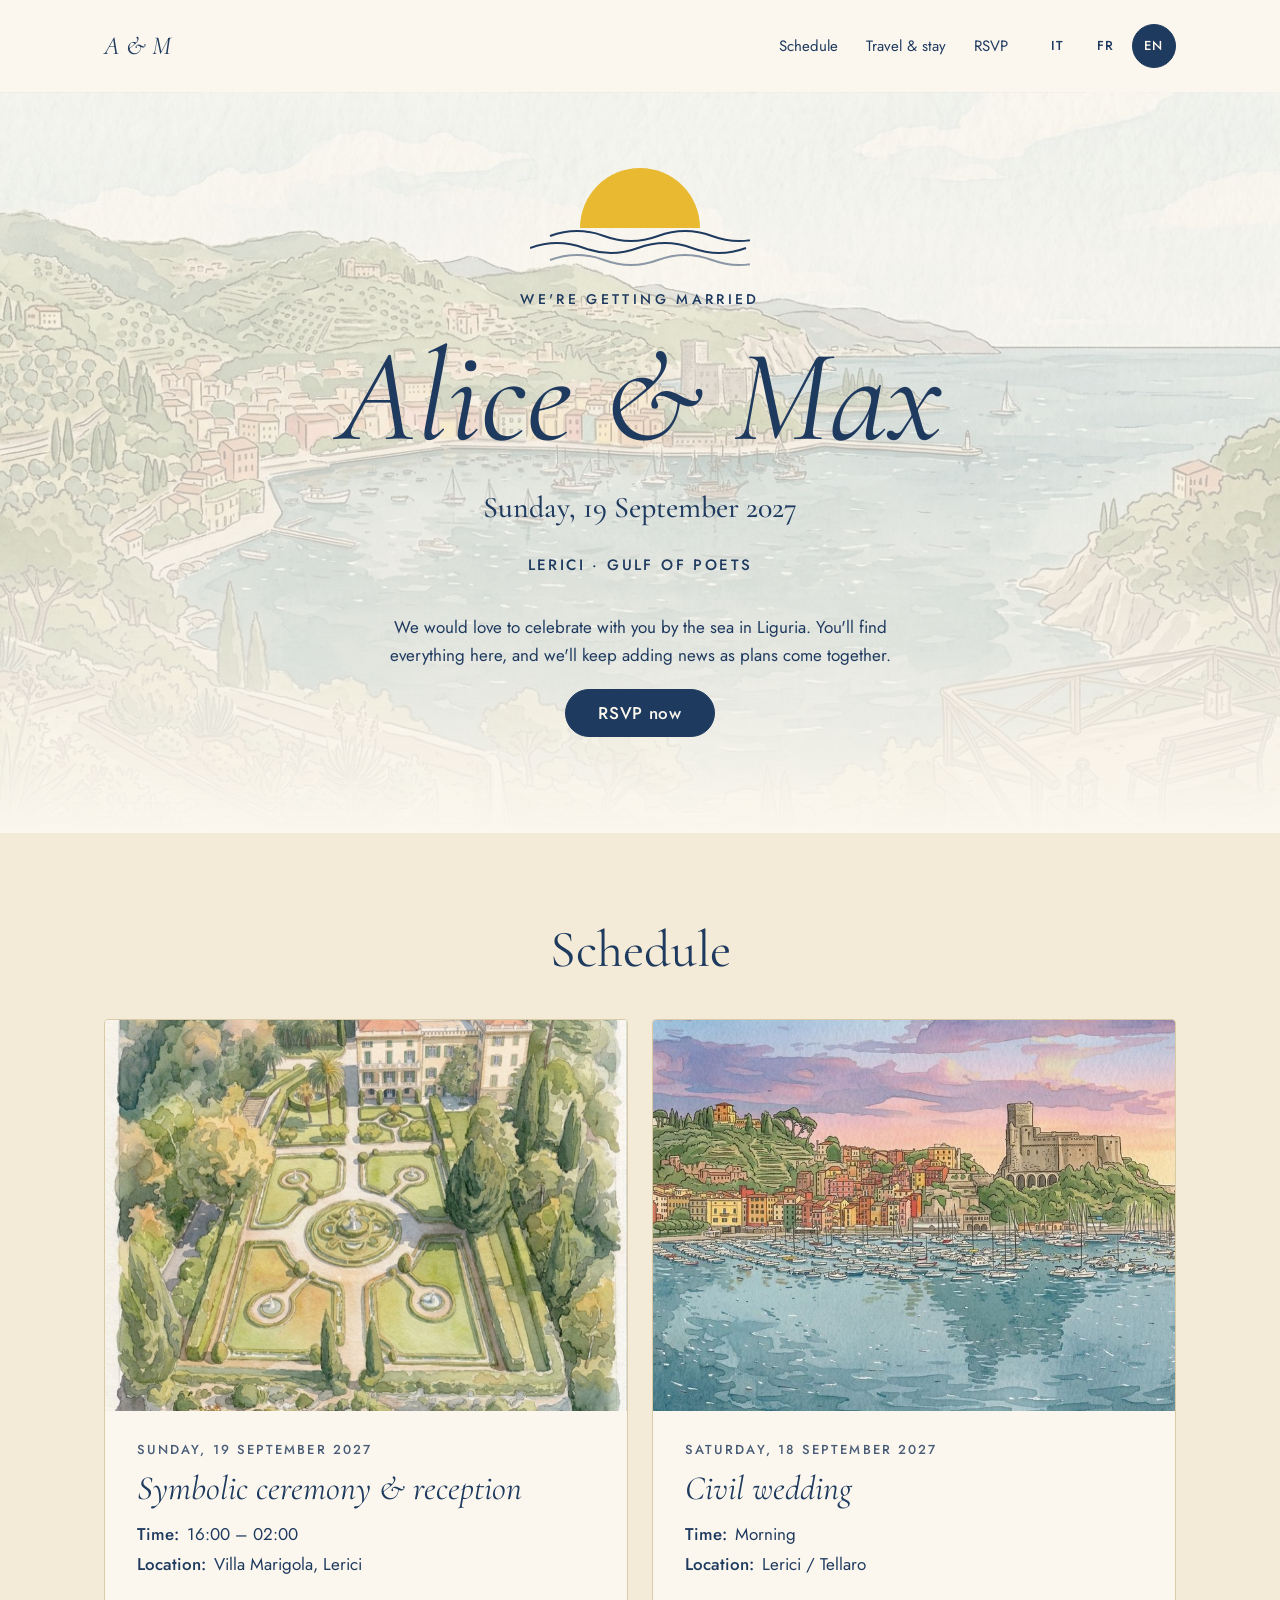
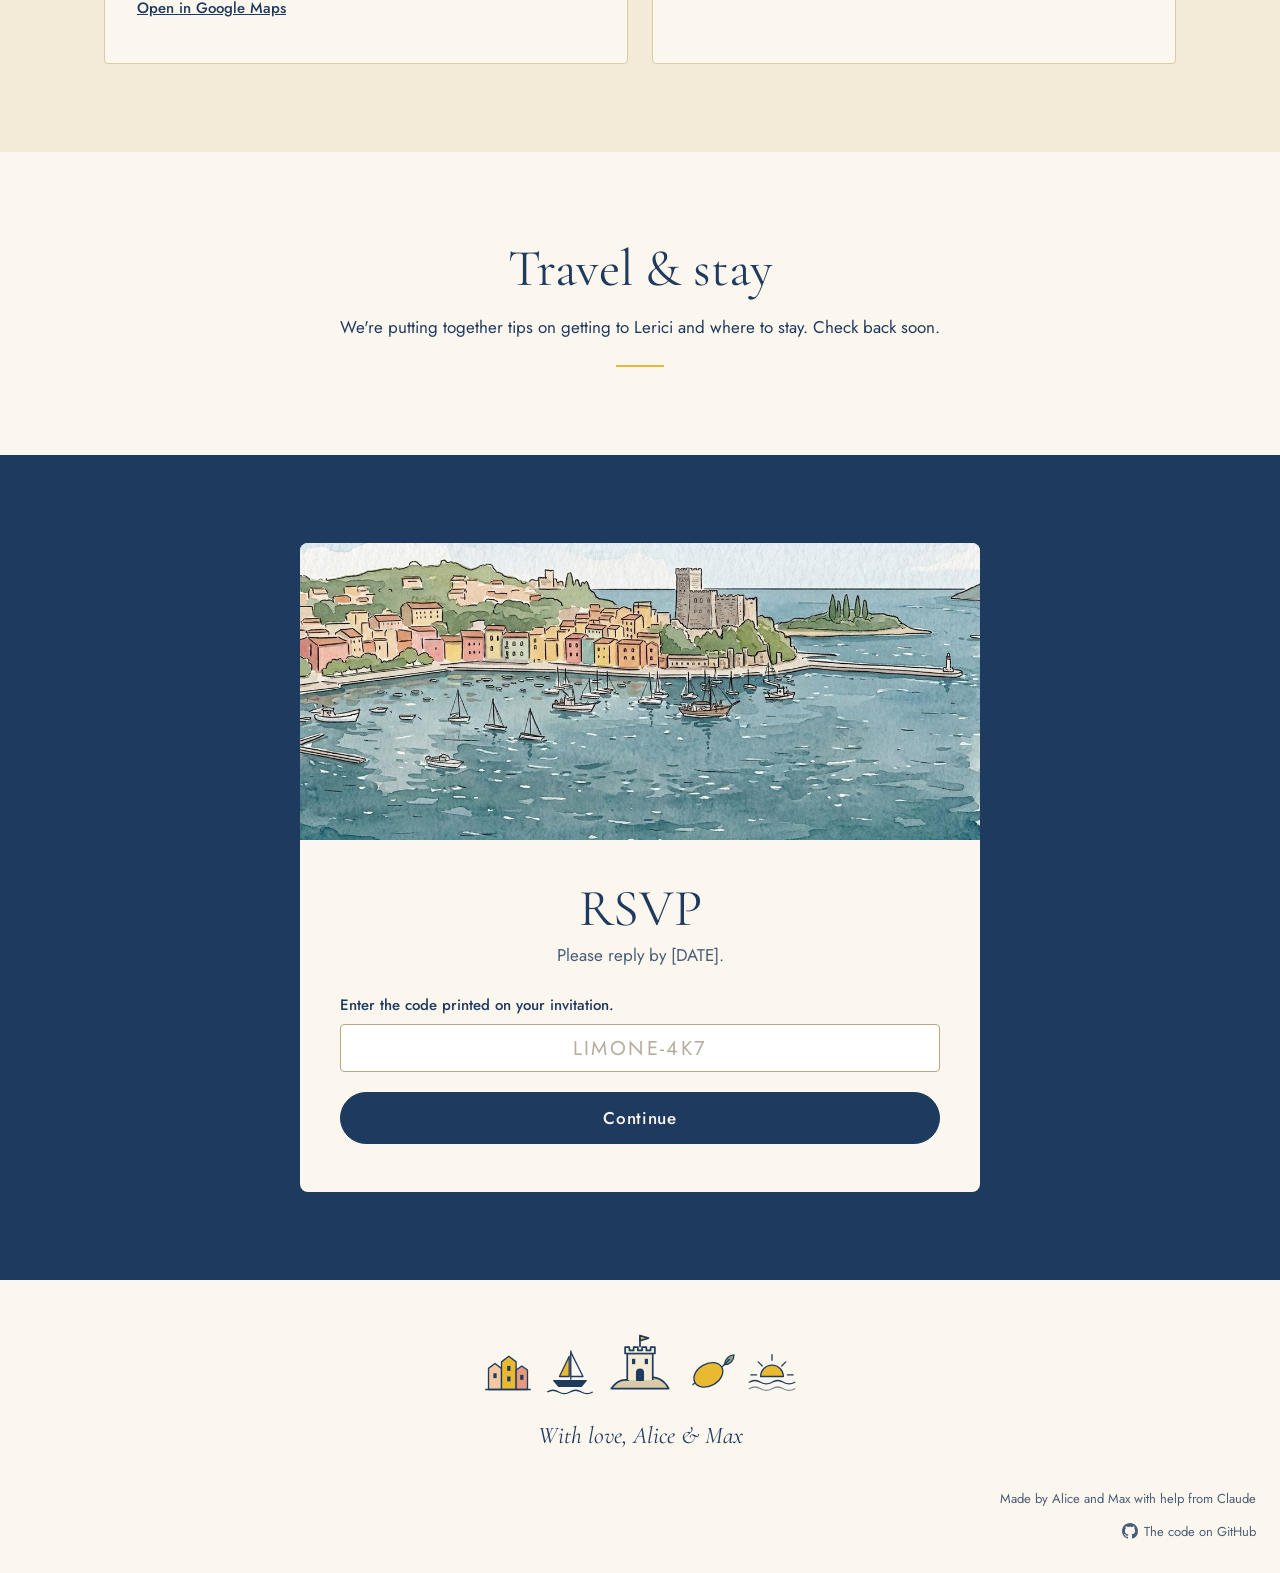
==== sito-completo.html @ c664f16a "NEW: Save the date page with contact form, TWEAK: civil wedding moved to Saturday - index.html is no" ====
<!doctype html>
<html lang="it">
<head>
  <meta charset="utf-8">
  <meta name="viewport" content="width=device-width, initial-scale=1">
  <title>Alice &amp; Max · 19.09.2027 · Lerici</title>
  <meta name="description" content="Alice & Max · 19 settembre 2027 · Lerici">
  <meta name="theme-color" content="#FBF7EE">
  <link rel="icon" href="assets/favicon.svg" type="image/svg+xml">
  <link rel="preconnect" href="https://fonts.googleapis.com">
  <link rel="preconnect" href="https://fonts.gstatic.com" crossorigin>
  <link href="https://fonts.googleapis.com/css2?family=Cormorant+Garamond:ital,wght@0,400;0,500;1,400;1,500&family=Jost:wght@400;500&display=swap" rel="stylesheet">
  <link rel="stylesheet" href="css/style.css">
</head>
<body>

<header class="wrap top">
  <a class="mono" href="#top" aria-label="Alice &amp; Max">A &amp; M</a>
  <nav aria-label="Menu">
    <a href="#day" data-i18n="navDay">Programma</a>
    <a href="#travel" data-i18n="navTravel">Viaggio e alloggio</a>
    <a href="#rsvp" data-i18n="navRsvp">RSVP</a>
    <div class="langs" role="group" aria-label="Lingua / Langue / Language">
      <button type="button" data-lang="it" aria-pressed="true">IT</button>
      <button type="button" data-lang="fr" aria-pressed="false">FR</button>
      <button type="button" data-lang="en" aria-pressed="false">EN</button>
    </div>
  </nav>
</header>

<main id="top">

  <!-- ======================= HERO (acquerello: css/style.css, sezione Hero) ======================= -->
  <section class="hero">
    <div class="wrap hero-inner">
      <svg width="220" height="120" viewBox="0 0 220 120" aria-hidden="true">
        <path d="M50 80 A60 60 0 0 1 170 80" fill="#E8B931"/>
        <path d="M20 88 Q47 78 74 88 T128 88 T182 88 T236 88" fill="none" stroke="#1F3A5F" stroke-width="2"/>
        <path d="M0 100 Q27 90 54 100 T108 100 T162 100 T216 100" fill="none" stroke="#1F3A5F" stroke-width="2"/>
        <path d="M20 112 Q47 102 74 112 T128 112 T182 112 T236 112" fill="none" stroke="#1F3A5F" stroke-width="2" opacity="0.5"/>
      </svg>
      <div class="kicker" data-i18n="kicker">Ci sposiamo</div>
      <h1 class="names">Alice &amp; Max</h1>
      <div class="date" data-i18n="date">Domenica 19 settembre 2027</div>
      <div class="place" data-i18n="place">Lerici · Golfo dei Poeti</div>
      <p class="intro" data-i18n="intro">Saremmo felici di festeggiare con voi in riva al mare, in Liguria. Qui troverete tutte le informazioni, che aggiorneremo man mano.</p>
      <a class="btn" href="#rsvp" data-i18n="cta">Conferma la presenza</a>
    </div>
  </section>

  <!-- ======================= PROGRAMMA ======================= -->
  <section id="day" class="day">
    <div class="wrap">
      <h2 data-i18n="dayTitle">Programma</h2>
      <div class="cards">
        <article class="card">
          <img src="assets/img/villa-marigola-giardino.jpg" width="800" height="793" loading="lazy" alt="" data-i18n-alt="altVilla">
          <div class="card-body">
            <div class="card-day" data-i18n="ev1Day">Domenica 19 settembre 2027</div>
            <h3 class="title" data-i18n="ev1Title">Cerimonia simbolica e ricevimento</h3>
            <dl class="facts">
              <div><dt data-i18n="labelTime">Orario</dt><dd>16:00 – 02:00</dd></div>
              <div><dt data-i18n="labelPlace">Luogo</dt><dd>Villa Marigola, Lerici</dd></div>
            </dl>
            <a class="map-link" href="https://maps.app.goo.gl/RPm8QRS6ktQr2fqP8" target="_blank" rel="noopener" data-i18n="mapLink">Apri su Google Maps</a>
          </div>
        </article>
        <article class="card">
          <img src="assets/img/castello-lerici.jpg" width="800" height="796" loading="lazy" alt="" data-i18n-alt="altCastle">
          <div class="card-body">
            <div class="card-day" data-i18n="ev2Day">Sabato 18 settembre 2027</div>
            <h3 class="title" data-i18n="ev2Title">Matrimonio civile</h3>
            <dl class="facts">
              <div><dt data-i18n="labelTime">Orario</dt><dd data-i18n="ev2Time">Mattina</dd></div>
              <div><dt data-i18n="labelPlace">Luogo</dt><dd>Lerici / Tellaro</dd></div>
            </dl>
          </div>
        </article>
      </div>
    </div>
  </section>

  <!-- ======================= VIAGGIO ======================= -->
  <section id="travel" class="wrap travel">
    <h2 data-i18n="travelTitle">Viaggio e alloggio</h2>
    <p data-i18n="travelBody">Stiamo preparando consigli su come arrivare a Lerici e dove dormire. Torna presto a trovarci.</p>
    <div class="rule" aria-hidden="true"></div>
  </section>

  <!-- ======================= RSVP ======================= -->
  <section id="rsvp" class="rsvp">
    <div class="panel" id="rsvp-panel">

      <!-- Passo 1: codice dell'invito -->
      <div id="step-code">
        <img class="panel-cover" src="assets/img/lerici-porto.jpg" width="1200" height="670" loading="lazy" alt="" data-i18n-alt="altPort">
        <div class="panel-inner">
          <div class="panel-head">
            <h2>RSVP</h2>
            <p data-i18n="rsvpSub">Ti chiediamo di rispondere entro il [DATA].</p>
          </div>
          <form id="code-form" class="stack" novalidate>
            <div class="field">
              <label for="code" data-i18n="codeIntro">Inserisci il codice che trovi sul tuo invito.</label>
              <input id="code" name="code" type="text" autocomplete="off" autocapitalize="characters" spellcheck="false" placeholder="LIMONE-4K7" aria-describedby="code-error">
              <div id="code-error" class="error" role="alert" hidden></div>
            </div>
            <button class="btn btn-wide" type="submit" id="code-btn" data-i18n="codeBtn">Continua</button>
            <p id="code-wait" class="wait" role="status" data-i18n="slowWait" hidden>Un attimo, ci vuole qualche secondo…</p>
          </form>
          <div id="demo-note" class="demo-note" hidden>
            <span data-i18n="demoNote">Modalità di prova</span>
            <span id="demo-codes" class="demo-codes"></span>
          </div>
        </div>
      </div>

      <!-- Passo 2: modulo personalizzato -->
      <form id="rsvp-form" class="panel-inner" novalidate hidden>
        <div class="hello">
          <h2 id="hello" tabindex="-1"></h2>
          <p id="hello-sub"></p>
          <p id="already" class="note" hidden></p>
          <button type="button" id="not-me" class="link-btn" data-i18n="notMe">Non sei tu? Inserisci un altro codice</button>
        </div>

        <!-- trappola per i bot: invisibile alle persone -->
        <div class="hp" aria-hidden="true">
          <label for="website">Website</label>
          <input id="website" name="website" type="text" tabindex="-1" autocomplete="off">
        </div>

        <!-- Parte 1: domenica -->
        <section id="part1" class="part" aria-labelledby="q1">
          <div class="event">
            <img src="assets/img/villa-marigola-giardino.jpg" width="800" height="793" alt="" data-i18n-alt="altVilla">
            <div>
              <div class="part-label" data-i18n="part1">Parte 1</div>
              <h3 data-i18n="ev1Title">Cerimonia simbolica e ricevimento</h3>
              <dl class="facts">
                <div><dt data-i18n="labelDate">Data</dt><dd data-i18n="ev1Day">Domenica 19 settembre 2027</dd></div>
                <div><dt data-i18n="labelTime">Orario</dt><dd>16:00 – 02:00</dd></div>
                <div><dt data-i18n="labelPlace">Luogo</dt><dd>Villa Marigola, Lerici</dd></div>
              </dl>
              <a class="map-link" href="https://maps.app.goo.gl/RPm8QRS6ktQr2fqP8" target="_blank" rel="noopener" data-i18n="mapLink">Apri su Google Maps</a>
            </div>
          </div>
          <fieldset>
            <legend id="q1"></legend>
            <div id="rows-sun" class="people"></div>
            <!-- +1: solo per gli inviti con una persona; segnarlo qui vuol dire che viene domenica -->
            <div id="plus-box-sun" class="plus" hidden>
              <label class="check">
                <input type="checkbox" id="plus-on-sun">
                <span data-i18n="plusLabel">Porto un accompagnatore (+1)</span>
              </label>
              <div id="plus-fields-sun" class="field" hidden>
                <label for="plus-name-sun" data-i18n="plusNameLabel">Nome e cognome dell'accompagnatore</label>
                <input id="plus-name-sun" type="text" maxlength="100" autocomplete="off" aria-describedby="err-plus-sun">
                <div id="err-plus-sun" class="error" role="alert" data-i18n="errPlusName" hidden>Scrivi il nome dell'accompagnatore.</div>
              </div>
            </div>
          </fieldset>
          <div id="err-sun" class="error" role="alert" data-i18n="errAnswerAll" hidden>Rispondi per ogni persona.</div>
          <div class="actions">
            <button type="button" id="next-btn" class="btn btn-wide" data-i18n="next">Avanti</button>
            <button type="submit" id="send-btn-1" class="btn btn-wide" data-i18n="send" hidden>Invia</button>
          </div>
        </section>

        <!-- Parte 2: matrimonio civile di sabato (solo per chi è invitato al civile) -->
        <section id="part2" class="part" aria-labelledby="q2" hidden>
          <div class="event">
            <img src="assets/img/castello-lerici.jpg" width="800" height="796" alt="" data-i18n-alt="altCastle">
            <div>
              <div class="part-label" data-i18n="part2">Parte 2</div>
              <h3 data-i18n="ev2Title">Matrimonio civile</h3>
              <dl class="facts">
                <div><dt data-i18n="labelDate">Data</dt><dd data-i18n="ev2Day">Sabato 18 settembre 2027</dd></div>
                <div><dt data-i18n="labelTime">Orario</dt><dd data-i18n="ev2Time">Mattina</dd></div>
                <div><dt data-i18n="labelPlace">Luogo</dt><dd>Lerici / Tellaro</dd></div>
              </dl>
            </div>
          </div>
          <fieldset>
            <legend id="q2"></legend>
            <div id="rows-mon" class="people"></div>
            <!-- +1 solo per il civile: compare se non è stato segnato nella Parte 1 -->
            <div id="plus-box-mon" class="plus" hidden>
              <label class="check">
                <input type="checkbox" id="plus-on-mon">
                <span data-i18n="plusLabel">Porto un accompagnatore (+1)</span>
              </label>
              <div id="plus-fields-mon" class="field" hidden>
                <label for="plus-name-mon" data-i18n="plusNameLabel">Nome e cognome dell'accompagnatore</label>
                <input id="plus-name-mon" type="text" maxlength="100" autocomplete="off" aria-describedby="err-plus-mon">
                <div id="err-plus-mon" class="error" role="alert" data-i18n="errPlusName" hidden>Scrivi il nome dell'accompagnatore.</div>
              </div>
            </div>
          </fieldset>
          <div id="err-mon" class="error" role="alert" data-i18n="errAnswerAll" hidden>Rispondi per ogni persona.</div>
          <div class="actions">
            <button type="button" id="back-btn" class="btn btn-ghost" data-i18n="back">Indietro</button>
            <button type="submit" id="send-btn-2" class="btn btn-wide" data-i18n="send">Invia</button>
          </div>
        </section>

        <p id="send-wait" class="wait" role="status" data-i18n="slowWait" hidden>Un attimo, ci vuole qualche secondo…</p>
        <div id="send-error" class="error" role="alert" hidden></div>
      </form>

      <!-- Passo 3: grazie -->
      <div id="thanks" class="panel-inner thanks" hidden>
        <div class="symbols" aria-hidden="true">
          <!-- case colorate -->
          <svg viewBox="0 0 64 64"><g stroke="currentColor" stroke-width="1.6" stroke-linejoin="round"><path d="M8 56V30l8-6 8 6v26z" fill="#F2C9A0"/><path d="M24 56V22l9-7 9 7v34z" fill="#E8B931"/><path d="M42 56V32l7-5 7 5v24z" fill="#E59A7E"/><path d="M4 56h56" fill="none"/></g><g fill="currentColor"><rect x="14" y="36" width="4" height="6"/><rect x="31" y="27" width="4" height="6"/><rect x="31" y="40" width="4" height="6"/><rect x="47" y="38" width="4" height="6"/></g></svg>
          <!-- barca a vela -->
          <svg viewBox="0 0 64 64"><g stroke="currentColor" stroke-width="1.6" stroke-linejoin="round"><path d="M33 8v36" fill="none"/><path d="M33 10l15 30H33z" fill="#FBF7EE"/><path d="M31 15L19 40h12z" fill="#E8B931"/><path d="M12 45h40l-6 7H18z" fill="currentColor"/><path d="M4 59c5-3 9-3 14 0s9 3 14 0 9-3 14 0 9 3 14 0" fill="none"/></g></svg>
          <!-- castello di San Giorgio -->
          <svg viewBox="0 0 64 64" class="big"><g stroke="currentColor" stroke-width="1.6" stroke-linejoin="round"><path d="M5 57c4-6 10-9 16-8 4-5 14-6 20-2 6-2 14 2 18 10z" fill="#D9CBA6"/><path d="M20 49V24h24v25" fill="#F3EBD7"/><path d="M18 24V18h4v3h4v-3h4v3h4v-3h4v3h4v-3h4v6z" fill="#F3EBD7"/><path d="M29 49v-7a3 3 0 0 1 6 0v7z" fill="currentColor"/><path d="M32 18V7" fill="none"/><path d="M32 7l8 2.5-8 2.5z" fill="#E8B931"/></g><g fill="currentColor"><rect x="24.5" y="29" width="3" height="5"/><rect x="36.5" y="29" width="3" height="5"/></g></svg>
          <!-- limone -->
          <svg viewBox="0 0 64 64"><g stroke="currentColor" stroke-width="1.6" stroke-linejoin="round"><ellipse cx="30" cy="38" rx="19" ry="13.5" transform="rotate(-30 30 38)" fill="#E8B931"/><path d="M46.5 28.5l3-3M13.5 47.5l-3 3" fill="none"/><path d="M49.5 25.5c1-8 7-12 12-12 0 7-5 12-12 12z" fill="#8FA876"/><path d="M49.5 25.5l7-7" fill="none"/></g></svg>
          <!-- sole sul mare -->
          <svg viewBox="0 0 64 64"><g stroke="currentColor" stroke-width="1.6" stroke-linejoin="round" stroke-linecap="round"><path d="M18 40a14 14 0 0 1 28 0z" fill="#E8B931"/><path d="M32 20v-7M20 27l-5-5M44 27l5-5M13 38H6M51 38h7" fill="none"/><path d="M4 47c5-3 9-3 14 0s9 3 14 0 9-3 14 0 9 3 14 0" fill="none"/><path d="M4 55c5-3 9-3 14 0s9 3 14 0 9-3 14 0 9 3 14 0" fill="none" opacity=".55"/></g></svg>
        </div>
        <h2 id="thanks-title" tabindex="-1"></h2>
        <p id="thanks-body"></p>
        <figure>
          <img src="assets/img/matrimonio-villa.jpg" width="900" height="900" loading="lazy" alt="" data-i18n-alt="altWedding">
          <figcaption data-i18n="imgCaption">Questa immagine non rispecchia affatto la realtà</figcaption>
        </figure>
        <div class="actions thanks-actions">
          <button type="button" id="edit-btn" class="btn btn-ghost" data-i18n="editAnswers">Modifica le risposte</button>
          <a class="btn" href="#top" data-i18n="backHome">Torna alla home</a>
        </div>
      </div>

    </div>
  </section>

</main>

<footer>
  <div class="symbols" aria-hidden="true">
    <!-- case colorate -->
    <svg viewBox="0 0 64 64"><g stroke="currentColor" stroke-width="1.6" stroke-linejoin="round"><path d="M8 56V30l8-6 8 6v26z" fill="#F2C9A0"/><path d="M24 56V22l9-7 9 7v34z" fill="#E8B931"/><path d="M42 56V32l7-5 7 5v24z" fill="#E59A7E"/><path d="M4 56h56" fill="none"/></g><g fill="currentColor"><rect x="14" y="36" width="4" height="6"/><rect x="31" y="27" width="4" height="6"/><rect x="31" y="40" width="4" height="6"/><rect x="47" y="38" width="4" height="6"/></g></svg>
    <!-- barca a vela -->
    <svg viewBox="0 0 64 64"><g stroke="currentColor" stroke-width="1.6" stroke-linejoin="round"><path d="M33 8v36" fill="none"/><path d="M33 10l15 30H33z" fill="#FBF7EE"/><path d="M31 15L19 40h12z" fill="#E8B931"/><path d="M12 45h40l-6 7H18z" fill="currentColor"/><path d="M4 59c5-3 9-3 14 0s9 3 14 0 9-3 14 0 9 3 14 0" fill="none"/></g></svg>
    <!-- castello di San Giorgio -->
    <svg viewBox="0 0 64 64" class="big"><g stroke="currentColor" stroke-width="1.6" stroke-linejoin="round"><path d="M5 57c4-6 10-9 16-8 4-5 14-6 20-2 6-2 14 2 18 10z" fill="#D9CBA6"/><path d="M20 49V24h24v25" fill="#F3EBD7"/><path d="M18 24V18h4v3h4v-3h4v3h4v-3h4v3h4v-3h4v6z" fill="#F3EBD7"/><path d="M29 49v-7a3 3 0 0 1 6 0v7z" fill="currentColor"/><path d="M32 18V7" fill="none"/><path d="M32 7l8 2.5-8 2.5z" fill="#E8B931"/></g><g fill="currentColor"><rect x="24.5" y="29" width="3" height="5"/><rect x="36.5" y="29" width="3" height="5"/></g></svg>
    <!-- limone -->
    <svg viewBox="0 0 64 64"><g stroke="currentColor" stroke-width="1.6" stroke-linejoin="round"><ellipse cx="30" cy="38" rx="19" ry="13.5" transform="rotate(-30 30 38)" fill="#E8B931"/><path d="M46.5 28.5l3-3M13.5 47.5l-3 3" fill="none"/><path d="M49.5 25.5c1-8 7-12 12-12 0 7-5 12-12 12z" fill="#8FA876"/><path d="M49.5 25.5l7-7" fill="none"/></g></svg>
    <!-- sole sul mare -->
    <svg viewBox="0 0 64 64"><g stroke="currentColor" stroke-width="1.6" stroke-linejoin="round" stroke-linecap="round"><path d="M18 40a14 14 0 0 1 28 0z" fill="#E8B931"/><path d="M32 20v-7M20 27l-5-5M44 27l5-5M13 38H6M51 38h7" fill="none"/><path d="M4 47c5-3 9-3 14 0s9 3 14 0 9-3 14 0 9 3 14 0" fill="none"/><path d="M4 55c5-3 9-3 14 0s9 3 14 0 9-3 14 0 9 3 14 0" fill="none" opacity=".55"/></g></svg>
  </div>
  <p data-i18n="footer">Con amore, Alice &amp; Max</p>
  <p class="credits" data-i18n="credits">Realizzato da Alice e Max con l'aiuto di Claude</p>
  <p class="credits"><a href="https://github.com/abiolchi/matrimonio-sito" target="_blank" rel="noopener">
    <svg viewBox="0 0 16 16" width="16" height="16" aria-hidden="true"><path fill="currentColor" d="M8 0C3.58 0 0 3.58 0 8c0 3.54 2.29 6.53 5.47 7.59.4.07.55-.17.55-.38 0-.19-.01-.82-.01-1.49-2.01.37-2.53-.49-2.69-.94-.09-.23-.48-.94-.82-1.13-.28-.15-.68-.52-.01-.53.63-.01 1.08.58 1.23.82.72 1.21 1.87.87 2.33.66.07-.52.28-.87.51-1.07-1.78-.2-3.64-.89-3.64-3.95 0-.87.31-1.59.82-2.15-.08-.2-.36-1.02.08-2.12 0 0 .67-.21 2.2.82.64-.18 1.32-.27 2-.27.68 0 1.36.09 2 .27 1.53-1.04 2.2-.82 2.2-.82.44 1.1.16 1.92.08 2.12.51.56.82 1.27.82 2.15 0 3.07-1.87 3.75-3.65 3.95.29.25.54.73.54 1.48 0 1.07-.01 1.93-.01 2.2 0 .21.15.46.55.38A8.013 8.013 0 0 0 16 8c0-4.42-3.58-8-8-8z"/></svg>
    <span data-i18n="sourceLink">Il codice su GitHub</span></a></p>
</footer>

<script src="js/config.js"></script>
<script src="js/i18n.js"></script>
<script src="js/main.js"></script>
</body>
</html>
---- css/style.css ----
/* =========================================================
   Alice & Max · Lerici 2027 — stile "Limoni"
   I colori e i font principali sono tutti qui sotto in :root
   ========================================================= */

:root {
  --cream: #FBF7EE;      /* sfondo */
  --sand: #F3EBD7;       /* sezione "Programma" */
  --line: #D9CBA6;       /* bordi delle schede */
  --field: #B9A982;      /* bordi dei campi del modulo */
  --navy: #1F3A5F;       /* testo e pulsanti */
  --navy-dark: #132640;  /* hover */
  --navy-soft: #4A5D78;  /* testo secondario */
  --lemon: #E8B931;      /* accento (sole, linee) */
  --lemon-soft: #FBF0C9; /* sfondo messaggi */
  --error: #A3321F;

  --serif: 'Cormorant Garamond', Georgia, serif;
  --sans: 'Jost', system-ui, sans-serif;
}

* { box-sizing: border-box; }
html { scroll-behavior: smooth; }
@media (prefers-reduced-motion: reduce) { html { scroll-behavior: auto; } }

body {
  margin: 0;
  background: var(--cream);
  color: var(--navy);
  font-family: var(--sans);
  font-size: 17px;
  line-height: 1.65;
}

a { color: var(--navy); }
a:hover { color: var(--navy-dark); }
img { max-width: 100%; height: auto; display: block; }
input, textarea, button { font: inherit; }
:focus-visible { outline: 2px solid var(--navy); outline-offset: 2px; }
[hidden] { display: none !important; }

.wrap { max-width: 1120px; margin: 0 auto; padding: 0 24px; }

h1, h2, h3 { font-family: var(--serif); font-weight: 400; margin: 0; }
h2 { font-size: 52px; line-height: 1.1; }

/* ---------- Header ---------- */
.top {
  display: flex; flex-wrap: wrap; align-items: center; justify-content: space-between;
  gap: 16px; padding-top: 24px; padding-bottom: 24px;
  position: relative; z-index: 2;
}
.mono { font-family: var(--serif); font-size: 26px; font-style: italic; text-decoration: none; }
nav { display: flex; flex-wrap: wrap; align-items: center; gap: 28px; font-size: 15px; }
nav a { text-decoration: none; }

.langs { display: flex; gap: 4px; }
.langs button {
  min-width: 44px; height: 44px;
  border: 1px solid transparent; background: transparent; color: var(--navy);
  border-radius: 22px; font-weight: 500; font-size: 13px; letter-spacing: .08em; cursor: pointer;
}
.langs button[aria-pressed="true"] { border-color: var(--navy); background: var(--navy); color: var(--cream); }

/* ---------- Hero ----------
   ACQUERELLO DI LERICI: l'immagine è assets/img/lerici-golfo.jpg.
   Per cambiarla basta sostituire il file (stesso nome) o il percorso qui sotto.
   La trasparenza si regola con "opacity" (0.25–0.35 consigliato).
*/
.hero { position: relative; overflow: hidden; }
.hero::before {
  content: "";
  position: absolute; inset: 0; z-index: 0;
  opacity: .3;
  background-image: url("../assets/img/lerici-golfo.jpg");
  background-size: cover;
  background-position: center 40%;
  -webkit-mask-image: linear-gradient(to bottom, #000 50%, transparent 100%);
          mask-image: linear-gradient(to bottom, #000 50%, transparent 100%);
}
.hero-inner {
  position: relative; z-index: 1;
  padding-top: 56px; padding-bottom: 96px;
  display: flex; flex-direction: column; align-items: center; text-align: center; gap: 20px;
}
.kicker { font-size: 14px; letter-spacing: .24em; text-transform: uppercase; font-weight: 500; }
.names { font-style: italic; font-size: clamp(64px, 11vw, 132px); line-height: 1; }
.date { font-family: var(--serif); font-size: 30px; font-weight: 500; }
.place { font-size: 15px; letter-spacing: .16em; text-transform: uppercase; font-weight: 500; }
.intro { max-width: 560px; margin: 16px 0 0; }

.btn {
  display: inline-flex; align-items: center; justify-content: center;
  min-height: 48px; padding: 0 32px;
  background: var(--navy); color: var(--cream);
  border: 1px solid var(--navy); border-radius: 24px;
  text-decoration: none; font-weight: 500; letter-spacing: .04em; cursor: pointer;
}
.btn:hover { background: var(--navy-dark); color: var(--cream); }
.btn:disabled { opacity: .6; cursor: progress; }
.btn-wide { min-height: 52px; border-radius: 26px; }
.btn-ghost { background: transparent; color: var(--navy); }
.btn-ghost:hover { background: var(--sand); color: var(--navy); }

/* ---------- Programma ---------- */
.day { background: var(--sand); padding: 88px 0; }
.day h2 { text-align: center; margin-bottom: 40px; }
.cards { display: grid; grid-template-columns: repeat(auto-fit, minmax(280px, 1fr)); gap: 24px; }
.card {
  background: var(--cream); border: 1px solid var(--line); border-radius: 4px;
  overflow: hidden; display: flex; flex-direction: column;
}
.card img { width: 100%; aspect-ratio: 4 / 3; object-fit: cover; }
.card-body { padding: 28px 32px 32px; display: flex; flex-direction: column; gap: 8px; }
.card-day { font-size: 13px; letter-spacing: .16em; text-transform: uppercase; font-weight: 500; color: var(--navy-soft); }
.card .title { font-style: italic; font-size: 34px; line-height: 1.15; }

.facts { margin: 4px 0 0; display: grid; gap: 2px; }
.facts div { display: flex; flex-wrap: wrap; gap: 0 8px; }
.facts dt { font-weight: 500; }
.facts dt::after { content: ":"; }
.facts dd { margin: 0; }
.map-link { font-size: 15px; font-weight: 500; align-self: flex-start; padding: 10px 0; }

/* ---------- Viaggio ---------- */
.travel {
  max-width: 760px; padding-top: 88px; padding-bottom: 88px;
  text-align: center; display: flex; flex-direction: column; align-items: center; gap: 16px;
}
.travel p { margin: 0; }
.rule { width: 48px; height: 2px; background: var(--lemon); margin-top: 8px; }

/* ---------- RSVP: contenitore ---------- */
.rsvp { background: var(--navy); padding: 88px 24px; }
.panel {
  max-width: 680px; margin: 0 auto; background: var(--cream); border-radius: 8px;
  overflow: hidden; scroll-margin-top: 16px;
}
.panel-cover { width: 100%; aspect-ratio: 16 / 7; object-fit: cover; }
.panel-inner { padding: 40px 40px 48px; }
.panel-head { text-align: center; margin-bottom: 24px; }
.panel-head p { margin: 4px 0 0; color: var(--navy-soft); }

.stack { display: flex; flex-direction: column; gap: 20px; }
.field { display: flex; flex-direction: column; gap: 6px; }
.field label { font-size: 15px; font-weight: 500; }
.field input, .field textarea {
  min-height: 48px; padding: 0 14px;
  border: 1px solid var(--field); border-radius: 4px;
  background: #fff; color: var(--navy);
}
.field textarea { padding: 12px 14px; resize: vertical; }
.field input:focus, .field textarea:focus { outline: 2px solid var(--navy); outline-offset: 1px; }
#code { font-size: 20px; letter-spacing: .12em; text-transform: uppercase; text-align: center; }
#code::placeholder { color: #B5AE9E; letter-spacing: .12em; }

.error { font-size: 14px; color: var(--error); font-weight: 500; }
.wait { margin: 0; font-size: 14px; font-style: italic; color: var(--navy-soft); }

.demo-note {
  margin-top: 24px; padding: 14px 16px; border: 1px dashed var(--field); border-radius: 6px;
  font-size: 14px; color: var(--navy-soft); display: flex; flex-direction: column; gap: 8px;
}
.demo-codes { display: flex; flex-wrap: wrap; gap: 6px; }
.demo-codes button {
  min-height: 36px; padding: 0 12px; border: 1px solid var(--field); border-radius: 18px;
  background: #fff; color: var(--navy); font-size: 13px; letter-spacing: .06em; cursor: pointer;
}

/* trappola per i bot: fuori dallo schermo */
.hp { position: absolute; left: -9999px; width: 1px; height: 1px; overflow: hidden; }

/* ---------- RSVP: modulo personalizzato ---------- */
.hello { text-align: center; margin-bottom: 32px; }
.hello h2 { font-style: italic; font-size: 44px; line-height: 1.15; }
.hello h2:focus { outline: none; }
.hello p { margin: 6px 0 0; }
.note {
  background: var(--lemon-soft); border-radius: 6px; padding: 10px 14px; font-size: 15px;
}
.link-btn {
  margin-top: 8px; min-height: 44px; padding: 0 8px; border: 0; background: none;
  color: var(--navy-soft); text-decoration: underline; cursor: pointer; font-size: 14px;
}

.part { display: flex; flex-direction: column; gap: 24px; }
.event {
  display: grid; grid-template-columns: 140px minmax(0, 1fr); gap: 20px; align-items: start;
  padding-bottom: 24px; border-bottom: 1px solid var(--line);
}
.event img { width: 140px; aspect-ratio: 1; object-fit: cover; border-radius: 4px; }
.event h3 { font-style: italic; font-size: 30px; line-height: 1.15; margin-bottom: 4px; }
.event .facts { font-size: 15px; }
.part-label { font-size: 13px; letter-spacing: .16em; text-transform: uppercase; font-weight: 500; color: var(--navy-soft); }

fieldset { margin: 0; padding: 0; border: 0; min-width: 0; }
legend { padding: 0; margin-bottom: 14px; font-family: var(--serif); font-size: 24px; line-height: 1.3; font-weight: 500; }

.people { display: flex; flex-direction: column; gap: 10px; }
.person {
  display: flex; flex-wrap: wrap; align-items: center; justify-content: space-between; gap: 8px 16px;
  padding: 10px 14px; background: #fff; border: 1px solid var(--line); border-radius: 6px;
}
.person-name { font-weight: 500; font-size: 18px; }
.choice { display: flex; flex-wrap: wrap; gap: 8px; }
.choice label { position: relative; cursor: pointer; }
.choice input { position: absolute; inset: 0; opacity: 0; margin: 0; cursor: pointer; }
.choice span {
  display: inline-flex; align-items: center; min-height: 44px; padding: 0 18px;
  border: 1px solid var(--field); border-radius: 22px; background: var(--cream); font-size: 15px;
}
.choice input:checked + span { background: var(--navy); border-color: var(--navy); color: var(--cream); }
.choice input[value="no"]:checked + span { background: var(--navy-soft); border-color: var(--navy-soft); }
.choice input:focus-visible + span { outline: 2px solid var(--navy); outline-offset: 2px; }

/* +1 per chi è invitato da solo */
.plus { margin-top: 10px; display: flex; flex-direction: column; gap: 12px; }
.check { display: inline-flex; align-items: center; gap: 10px; min-height: 44px; cursor: pointer; font-weight: 500; }
.check input { width: 22px; height: 22px; margin: 0; accent-color: var(--navy); cursor: pointer; }
.check:has(input:disabled) { cursor: not-allowed; }
.check input:disabled, .check input:disabled + span { opacity: .4; cursor: not-allowed; }

/* messaggio sotto ogni persona, secondo la sua risposta */
.feedback {
  flex: 1 1 100%; margin: 2px 0 0; padding: 12px 14px; background: var(--lemon-soft); border-radius: 6px;
  font-weight: 500; line-height: 1.4;
}

.actions { display: flex; flex-wrap: wrap; justify-content: flex-end; gap: 12px; }
.actions .btn-wide { min-width: 180px; }
#send-error { margin-top: 16px; text-align: center; }

/* ---------- RSVP: grazie ---------- */
.thanks { text-align: center; display: flex; flex-direction: column; align-items: center; gap: 16px; }
.thanks h2 { font-style: italic; font-size: 42px; line-height: 1.15; }
.thanks h2:focus { outline: none; }
.thanks p { margin: 0; max-width: 480px; }
.thanks figure { margin: 8px 0 0; max-width: 420px; }
.thanks figure img { border-radius: 6px; }
.thanks figcaption { margin-top: 8px; font-size: 14px; font-style: italic; color: var(--navy-soft); }
.thanks-actions { justify-content: center; }

.symbols { display: flex; justify-content: center; align-items: flex-end; gap: 10px; color: var(--navy); }
.symbols svg { width: 52px; height: 52px; }
.symbols svg.big { width: 68px; height: 68px; }
@media (prefers-reduced-motion: no-preference) {
  .symbols svg { animation: rise .7s cubic-bezier(.2, .7, .3, 1) both; }
  .symbols svg:nth-child(2) { animation-delay: .08s; }
  .symbols svg:nth-child(3) { animation-delay: .16s; }
  .symbols svg:nth-child(4) { animation-delay: .24s; }
  .symbols svg:nth-child(5) { animation-delay: .32s; }
}
@keyframes rise { from { opacity: 0; transform: translateY(14px); } to { opacity: 1; transform: none; } }

/* ---------- Footer ---------- */
footer { padding: 48px 24px 20px; text-align: center; font-family: var(--serif); font-style: italic; font-size: 24px; }
footer .symbols { margin-bottom: 20px; }
footer p { margin: 0; }
.credits { margin-top: 32px; text-align: right; font-family: var(--sans); font-style: normal; font-size: 13px; color: var(--navy-soft); }
.credits + .credits { margin-top: 0; }
.credits a { display: inline-flex; align-items: center; gap: 6px; min-height: 44px; color: inherit; text-decoration: none; }
.credits a:hover span { text-decoration: underline; }

/* ---------- Telefono ---------- */
@media (max-width: 560px) {
  h2 { font-size: 42px; }
  nav { gap: 16px; }
  .rsvp { padding: 56px 12px; }
  .panel-inner { padding: 28px 18px 36px; }
  .hello h2, .thanks h2 { font-size: 36px; }
  .event { grid-template-columns: 88px minmax(0, 1fr); gap: 14px; }
  .event img { width: 88px; }
  .event h3 { font-size: 24px; }
  .actions { justify-content: stretch; }
  .actions .btn { flex: 1 1 auto; }
  .symbols { gap: 4px; }
  .symbols svg { width: 44px; height: 44px; }
  .symbols svg.big { width: 56px; height: 56px; }
}
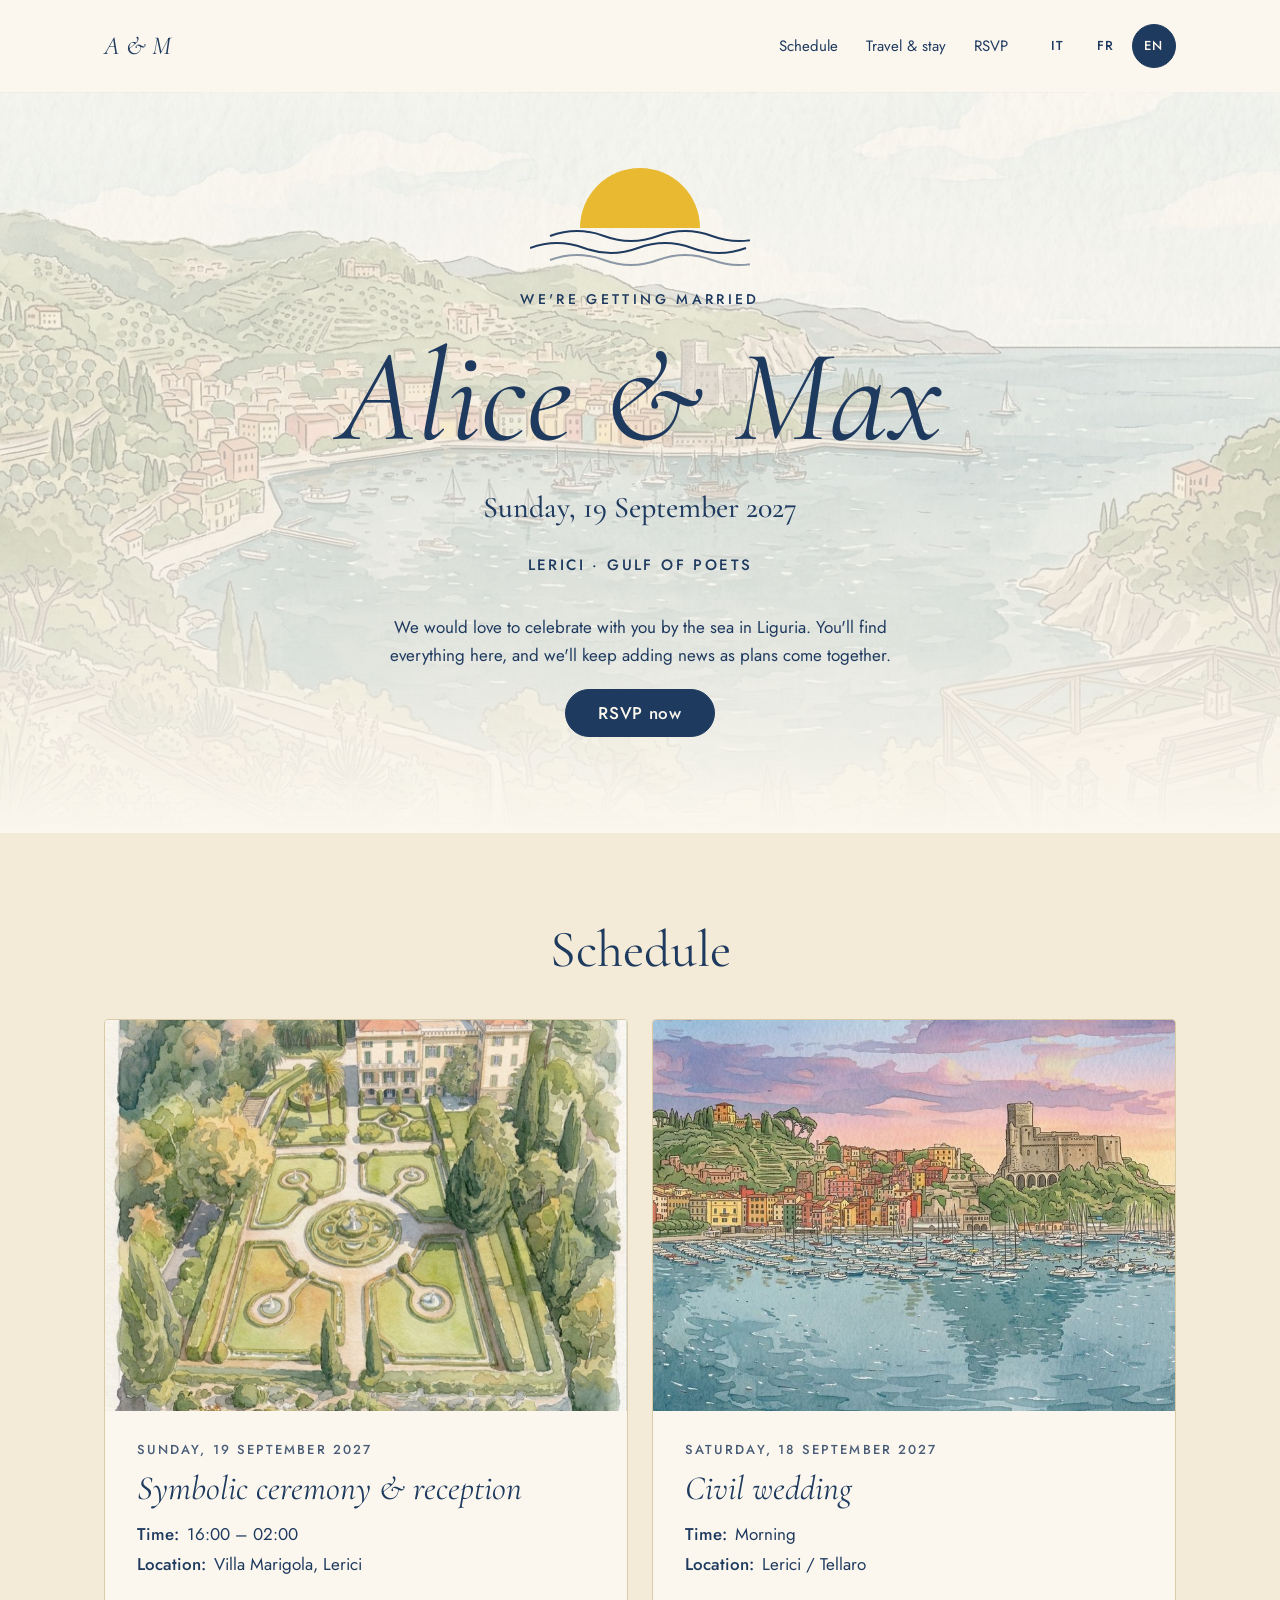
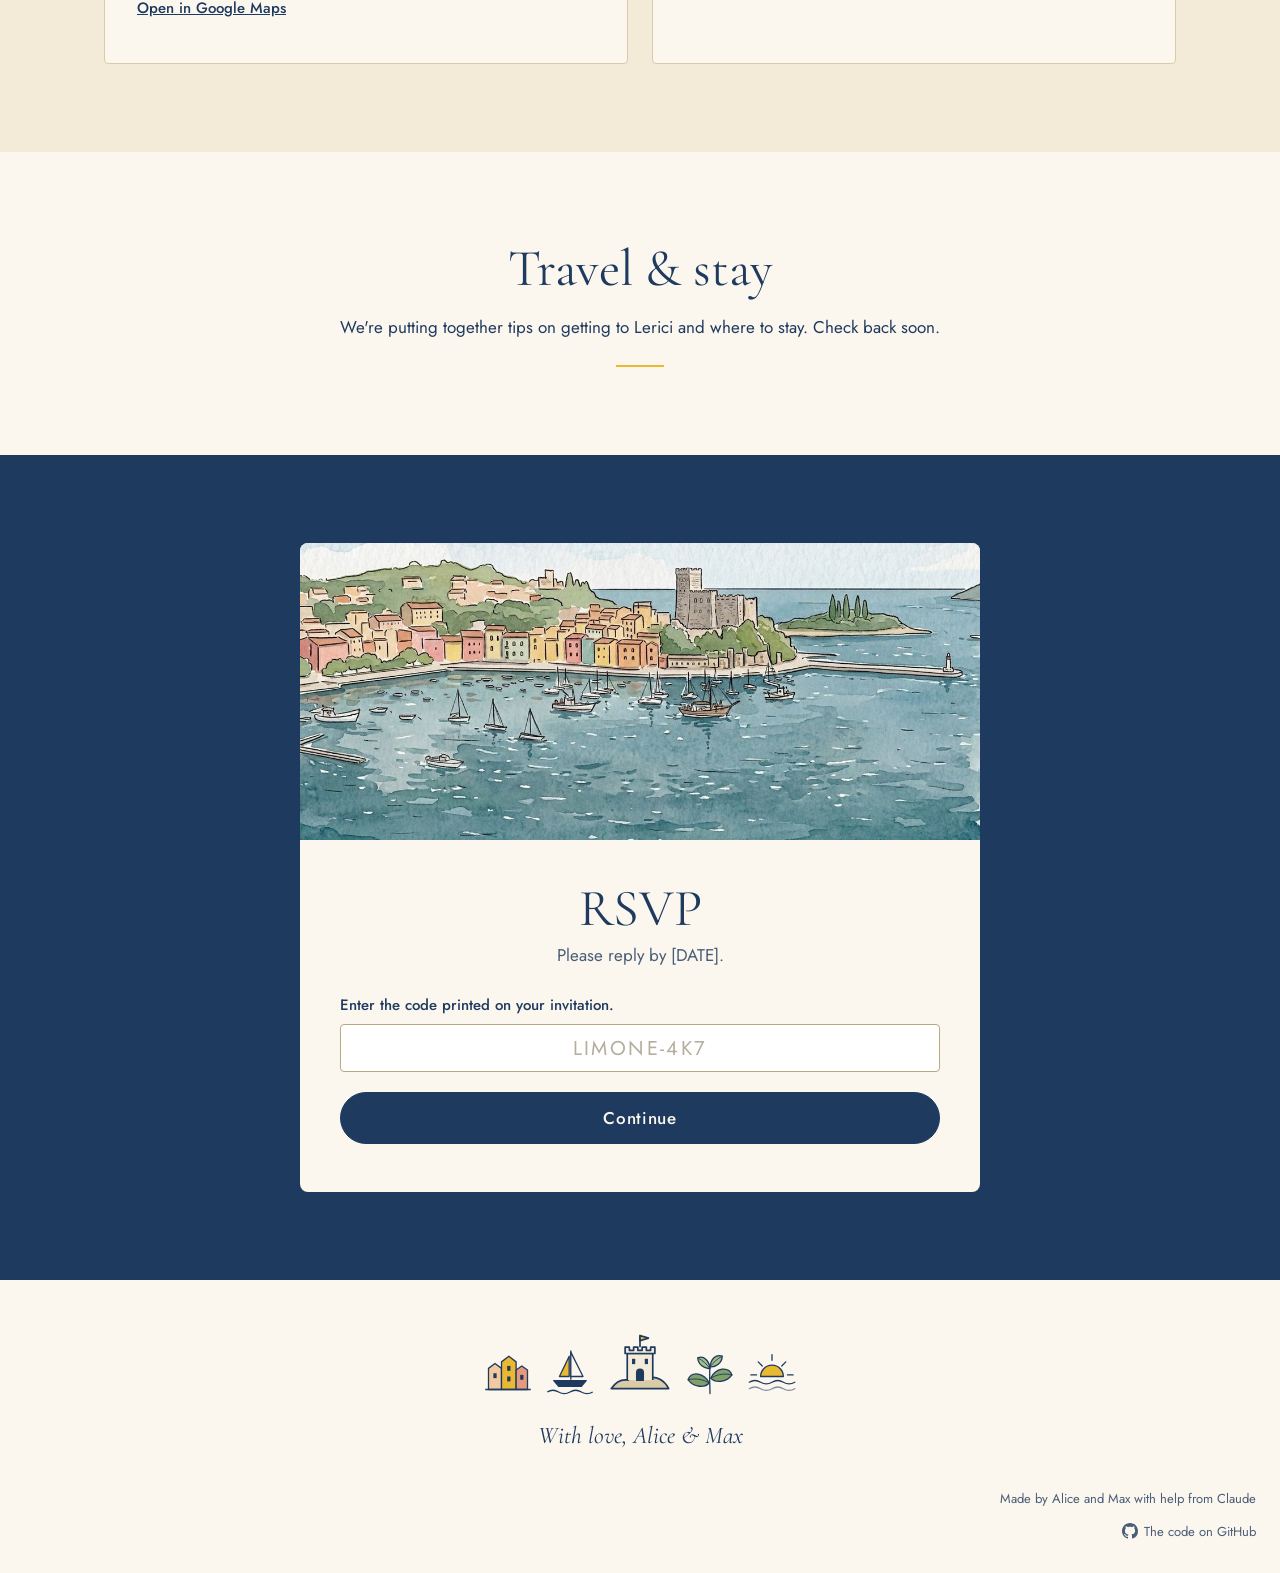
==== commit 76c54674: "NEW: Save the date texts, Saturday details and basil instead of lemon - Name help: more examples of " ====
--- a/sito-completo.html
+++ b/sito-completo.html
@@ -218,8 +218,8 @@
           <svg viewBox="0 0 64 64"><g stroke="currentColor" stroke-width="1.6" stroke-linejoin="round"><path d="M33 8v36" fill="none"/><path d="M33 10l15 30H33z" fill="#FBF7EE"/><path d="M31 15L19 40h12z" fill="#E8B931"/><path d="M12 45h40l-6 7H18z" fill="currentColor"/><path d="M4 59c5-3 9-3 14 0s9 3 14 0 9-3 14 0 9 3 14 0" fill="none"/></g></svg>
           <!-- castello di San Giorgio -->
           <svg viewBox="0 0 64 64" class="big"><g stroke="currentColor" stroke-width="1.6" stroke-linejoin="round"><path d="M5 57c4-6 10-9 16-8 4-5 14-6 20-2 6-2 14 2 18 10z" fill="#D9CBA6"/><path d="M20 49V24h24v25" fill="#F3EBD7"/><path d="M18 24V18h4v3h4v-3h4v3h4v-3h4v3h4v-3h4v6z" fill="#F3EBD7"/><path d="M29 49v-7a3 3 0 0 1 6 0v7z" fill="currentColor"/><path d="M32 18V7" fill="none"/><path d="M32 7l8 2.5-8 2.5z" fill="#E8B931"/></g><g fill="currentColor"><rect x="24.5" y="29" width="3" height="5"/><rect x="36.5" y="29" width="3" height="5"/></g></svg>
-          <!-- limone -->
-          <svg viewBox="0 0 64 64"><g stroke="currentColor" stroke-width="1.6" stroke-linejoin="round"><ellipse cx="30" cy="38" rx="19" ry="13.5" transform="rotate(-30 30 38)" fill="#E8B931"/><path d="M46.5 28.5l3-3M13.5 47.5l-3 3" fill="none"/><path d="M49.5 25.5c1-8 7-12 12-12 0 7-5 12-12 12z" fill="#8FA876"/><path d="M49.5 25.5l7-7" fill="none"/></g></svg>
+          <!-- basilico -->
+          <svg viewBox="0 0 64 64"><g stroke="currentColor" stroke-width="1.6" stroke-linejoin="round" stroke-linecap="round"><path d="M32 61C32 52 31 42 32 26" fill="none"/><path d="M31 48C26 54 12 54 5 44C9 33 25 35 31 48z" fill="#7FA06A"/><path d="M33 42C38 48 52 48 59 38C55 27 39 29 33 42z" fill="#7FA06A"/><path d="M32 30C25 31 17 25 17 17C25 14 31 21 32 30z" fill="#A3BD8A"/><path d="M32 28C39 29 47 23 47 15C39 12 33 19 32 28z" fill="#A3BD8A"/><path d="M31 48C23 43 14 42 5 44M33 42C41 37 50 36 59 38M32 30C28 25 23 20 17 17M32 28C36 23 41 18 47 15" fill="none" stroke-width="1.1"/></g></svg>
           <!-- sole sul mare -->
           <svg viewBox="0 0 64 64"><g stroke="currentColor" stroke-width="1.6" stroke-linejoin="round" stroke-linecap="round"><path d="M18 40a14 14 0 0 1 28 0z" fill="#E8B931"/><path d="M32 20v-7M20 27l-5-5M44 27l5-5M13 38H6M51 38h7" fill="none"/><path d="M4 47c5-3 9-3 14 0s9 3 14 0 9-3 14 0 9 3 14 0" fill="none"/><path d="M4 55c5-3 9-3 14 0s9 3 14 0 9-3 14 0 9 3 14 0" fill="none" opacity=".55"/></g></svg>
         </div>
@@ -248,8 +248,8 @@
     <svg viewBox="0 0 64 64"><g stroke="currentColor" stroke-width="1.6" stroke-linejoin="round"><path d="M33 8v36" fill="none"/><path d="M33 10l15 30H33z" fill="#FBF7EE"/><path d="M31 15L19 40h12z" fill="#E8B931"/><path d="M12 45h40l-6 7H18z" fill="currentColor"/><path d="M4 59c5-3 9-3 14 0s9 3 14 0 9-3 14 0 9 3 14 0" fill="none"/></g></svg>
     <!-- castello di San Giorgio -->
     <svg viewBox="0 0 64 64" class="big"><g stroke="currentColor" stroke-width="1.6" stroke-linejoin="round"><path d="M5 57c4-6 10-9 16-8 4-5 14-6 20-2 6-2 14 2 18 10z" fill="#D9CBA6"/><path d="M20 49V24h24v25" fill="#F3EBD7"/><path d="M18 24V18h4v3h4v-3h4v3h4v-3h4v3h4v-3h4v6z" fill="#F3EBD7"/><path d="M29 49v-7a3 3 0 0 1 6 0v7z" fill="currentColor"/><path d="M32 18V7" fill="none"/><path d="M32 7l8 2.5-8 2.5z" fill="#E8B931"/></g><g fill="currentColor"><rect x="24.5" y="29" width="3" height="5"/><rect x="36.5" y="29" width="3" height="5"/></g></svg>
-    <!-- limone -->
-    <svg viewBox="0 0 64 64"><g stroke="currentColor" stroke-width="1.6" stroke-linejoin="round"><ellipse cx="30" cy="38" rx="19" ry="13.5" transform="rotate(-30 30 38)" fill="#E8B931"/><path d="M46.5 28.5l3-3M13.5 47.5l-3 3" fill="none"/><path d="M49.5 25.5c1-8 7-12 12-12 0 7-5 12-12 12z" fill="#8FA876"/><path d="M49.5 25.5l7-7" fill="none"/></g></svg>
+    <!-- basilico -->
+    <svg viewBox="0 0 64 64"><g stroke="currentColor" stroke-width="1.6" stroke-linejoin="round" stroke-linecap="round"><path d="M32 61C32 52 31 42 32 26" fill="none"/><path d="M31 48C26 54 12 54 5 44C9 33 25 35 31 48z" fill="#7FA06A"/><path d="M33 42C38 48 52 48 59 38C55 27 39 29 33 42z" fill="#7FA06A"/><path d="M32 30C25 31 17 25 17 17C25 14 31 21 32 30z" fill="#A3BD8A"/><path d="M32 28C39 29 47 23 47 15C39 12 33 19 32 28z" fill="#A3BD8A"/><path d="M31 48C23 43 14 42 5 44M33 42C41 37 50 36 59 38M32 30C28 25 23 20 17 17M32 28C36 23 41 18 47 15" fill="none" stroke-width="1.1"/></g></svg>
     <!-- sole sul mare -->
     <svg viewBox="0 0 64 64"><g stroke="currentColor" stroke-width="1.6" stroke-linejoin="round" stroke-linecap="round"><path d="M18 40a14 14 0 0 1 28 0z" fill="#E8B931"/><path d="M32 20v-7M20 27l-5-5M44 27l5-5M13 38H6M51 38h7" fill="none"/><path d="M4 47c5-3 9-3 14 0s9 3 14 0 9-3 14 0 9 3 14 0" fill="none"/><path d="M4 55c5-3 9-3 14 0s9 3 14 0 9-3 14 0 9 3 14 0" fill="none" opacity=".55"/></g></svg>
   </div>
